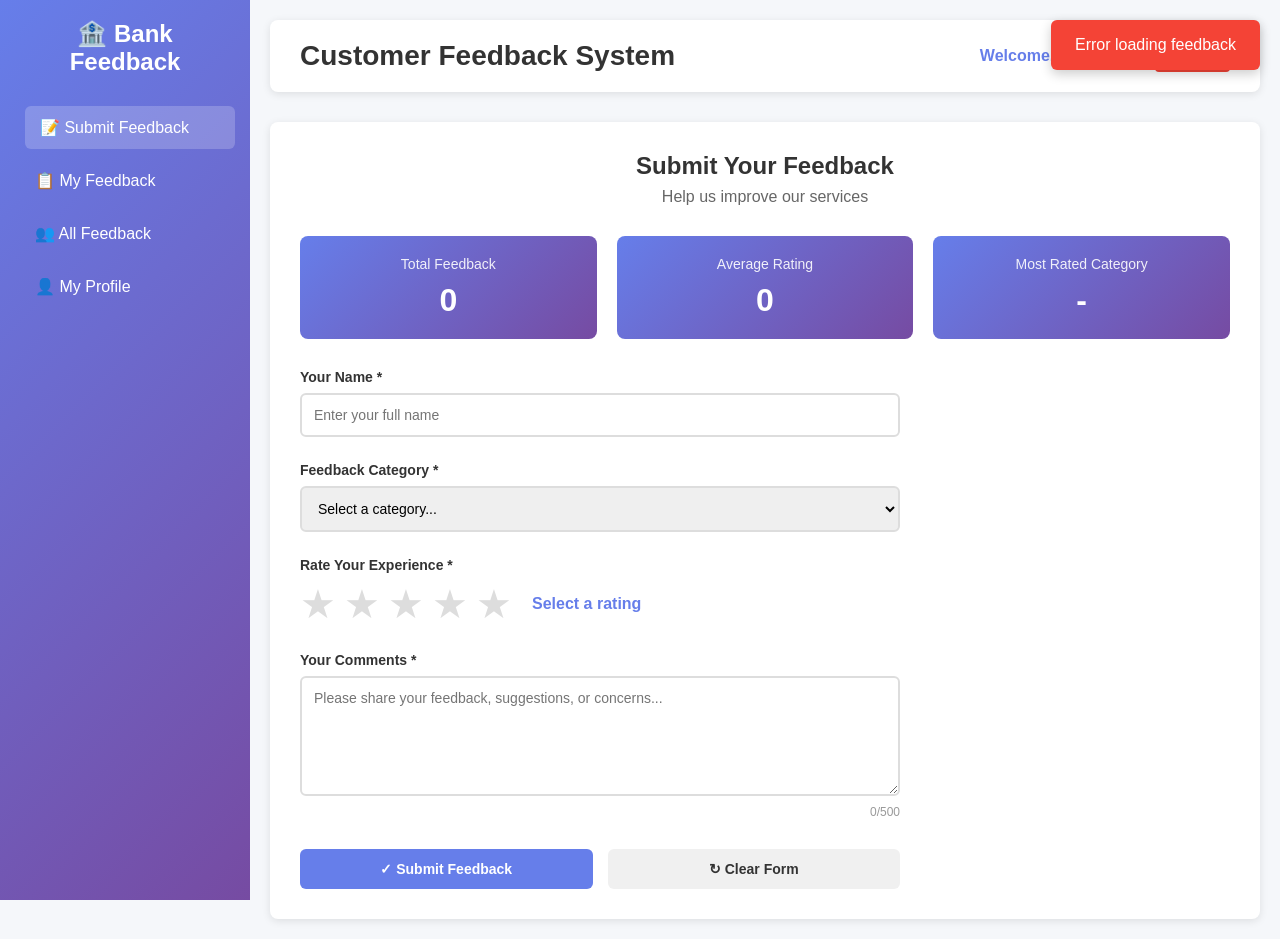
==== src/main/resources/static/index.html @ 9f5b0aeb "Initial commit" ====
<!DOCTYPE html>
<html lang="en">
<head>
    <meta charset="UTF-8">
    <meta name="viewport" content="width=device-width, initial-scale=1.0">
    <title>Bank Customer Feedback</title>
    <link rel="stylesheet" href="css/style.css">
</head>
<body>
    <div class="main-container">
        <!-- Sidebar Navigation -->
        <div class="sidebar">
            <div class="sidebar-header">
                <h2>🏦 Bank Feedback</h2>
            </div>
            <nav class="sidebar-nav">
                <a href="#feedback-form" class="nav-item active" onclick="switchSection('form')">📝 Submit Feedback</a>
                <a href="#my-feedback" class="nav-item" onclick="switchSection('history')">📋 My Feedback</a>
                <a href="#all-feedback" class="nav-item" onclick="switchSection('all')">👥 All Feedback</a>
                <a href="#profile" class="nav-item" onclick="switchSection('profile')">👤 My Profile</a>
            </nav>
        </div>

        <!-- Main Content -->
        <div class="content-wrapper">
            <!-- Header -->
            <div class="header">
                <h1>Customer Feedback System</h1>
                <div class="header-info">
                    <span id="customer-name">Welcome!</span>
                    <button onclick="logout()" class="btn-logout">Logout</button>
                </div>
            </div>

            <!-- Notification Toast -->
            <div id="toast" class="toast"></div>

            <!-- Feedback Form Section -->
            <section id="form-section" class="section active">
                <div class="form-header">
                    <h2>Submit Your Feedback</h2>
                    <p>Help us improve our services</p>
                </div>

                <!-- Statistics Bar -->
                <div class="stats-bar">
                    <div class="stat">
                        <span class="label">Total Feedback</span>
                        <span class="value" id="total-count">0</span>
                    </div>
                    <div class="stat">
                        <span class="label">Average Rating</span>
                        <span class="value" id="avg-rating">0.0</span>
                    </div>
                    <div class="stat">
                        <span class="label">Most Rated Category</span>
                        <span class="value" id="top-category">-</span>
                    </div>
                </div>

                <!-- Feedback Form -->
                <form id="feedback-form" class="feedback-form">
                    <input type="hidden" id="user-id" value="2">

                    <div class="form-group">
                        <label for="name">Your Name *</label>
                        <input type="text" id="name" placeholder="Enter your full name" required>
                        <span class="error-msg" id="name-error"></span>
                    </div>

                    <div class="form-group">
                        <label for="category">Feedback Category *</label>
                        <select id="category" required>
                            <option value="">Select a category...</option>
                            <option value="ATM">🏧 ATM Services</option>
                            <option value="LOAN">💰 Loan Services</option>
                            <option value="ONLINE_BANKING">💻 Online Banking</option>
                            <option value="CUSTOMER_SUPPORT">📞 Customer Support</option>
                        </select>
                        <span class="category-help" id="category-help"></span>
                        <span class="error-msg" id="category-error"></span>
                    </div>

                    <div class="form-group">
                        <label>Rate Your Experience *</label>
                        <div class="rating-container">
                            <div class="stars">
                                <span class="star" data-value="1" title="Poor">★</span>
                                <span class="star" data-value="2" title="Fair">★</span>
                                <span class="star" data-value="3" title="Good">★</span>
                                <span class="star" data-value="4" title="Very Good">★</span>
                                <span class="star" data-value="5" title="Excellent">★</span>
                            </div>
                            <span class="rating-text" id="rating-text">Select a rating</span>
                        </div>
                        <input type="hidden" id="rating" required>
                        <span class="error-msg" id="rating-error"></span>
                    </div>

                    <div class="form-group">
                        <label for="comments">Your Comments *</label>
                        <textarea id="comments" rows="4" placeholder="Please share your feedback, suggestions, or concerns..." required></textarea>
                        <span class="char-count"><span id="char-count">0</span>/500</span>
                        <span class="error-msg" id="comments-error"></span>
                    </div>

                    <div class="form-actions">
                        <button type="submit" class="btn-primary">✓ Submit Feedback</button>
                        <button type="reset" class="btn-secondary">↻ Clear Form</button>
                    </div>
                </form>
            </section>

            <!-- My Feedback History Section -->
            <section id="history-section" class="section">
                <div class="section-header">
                    <h2>My Feedback History</h2>
                    <div class="section-controls">
                        <input type="text" id="my-search" placeholder="Search my feedback..." class="search-input">
                        <select id="my-sort">
                            <option value="latest">Latest First</option>
                            <option value="oldest">Oldest First</option>
                            <option value="highest-rating">Highest Rating</option>
                            <option value="lowest-rating">Lowest Rating</option>
                        </select>
                    </div>
                </div>
                <div id="my-feedback-list" class="feedback-list">
                    <p class="placeholder">You haven't submitted any feedback yet</p>
                </div>
            </section>

            <!-- All Feedback Section -->
            <section id="all-section" class="section">
                <div class="section-header">
                    <h2>Community Feedback</h2>
                    <div class="section-controls">
                        <select id="community-filter">
                            <option value="">All Categories</option>
                            <option value="ATM">🏧 ATM Services</option>
                            <option value="LOAN">💰 Loan Services</option>
                            <option value="ONLINE_BANKING">💻 Online Banking</option>
                            <option value="CUSTOMER_SUPPORT">📞 Customer Support</option>
                        </select>
                        <select id="community-sort">
                            <option value="latest">Latest First</option>
                            <option value="oldest">Oldest First</option>
                            <option value="highest-rating">Highest Rating</option>
                        </select>
                    </div>
                </div>
                <div id="all-feedback-list" class="feedback-list">
                    <p class="placeholder">Loading feedback...</p>
                </div>
            </section>

            <!-- Profile Section -->
            <section id="profile-section" class="section">
                <div class="profile-container">
                    <div class="profile-header">
                        <h2>My Profile</h2>
                    </div>
                    <div id="profile-info" class="profile-info">
                        <!-- Profile content loaded via JS -->
                    </div>
                    <div class="profile-stats">
                        <h3>My Feedback Statistics</h3>
                        <div class="stats-grid">
                            <div class="stat-card">
                                <h4>Feedback Submitted</h4>
                                <p id="profile-total">0</p>
                            </div>
                            <div class="stat-card">
                                <h4>Average Rating Given</h4>
                                <p id="profile-avg">0.0</p>
                            </div>
                            <div class="stat-card">
                                <h4>Most Used Category</h4>
                                <p id="profile-category">-</p>
                            </div>
                            <div class="stat-card">
                                <h4>Responses Received</h4>
                                <p id="profile-responses">0</p>
                            </div>
                        </div>
                    </div>
                </div>
            </section>
        </div>
    </div>

    <!-- Confirmation Modal -->
    <div id="confirmation-modal" class="modal">
        <div class="modal-content">
            <h3>Confirm Feedback Submission</h3>
            <p>Are you sure you want to submit this feedback?</p>
            <div id="confirm-details"></div>
            <div class="modal-buttons">
                <button id="confirm-btn" class="btn-primary">✓ Confirm</button>
                <button onclick="closeConfirmModal()" class="btn-secondary">Cancel</button>
            </div>
        </div>
    </div>

    <script src="js/app.js"></script>
</body>
</html>
---- src/main/resources/static/css/style.css ----
* {
    margin: 0;
    padding: 0;
    box-sizing: border-box;
}

body {
    font-family: 'Segoe UI', Tahoma, Geneva, Verdana, sans-serif;
    background-color: #f5f7fa;
}

.main-container {
    display: flex;
    min-height: 100vh;
}

/* Sidebar */
.sidebar {
    width: 250px;
    background: linear-gradient(135deg, #667eea 0%, #764ba2 100%);
    color: white;
    padding: 20px;
    position: fixed;
    left: 0;
    top: 0;
    height: 100vh;
    overflow-y: auto;
    z-index: 100;
}

.sidebar-header h2 {
    margin-bottom: 30px;
    font-size: 24px;
    text-align: center;
}

.sidebar-nav {
    display: flex;
    flex-direction: column;
    gap: 10px;
}

.nav-item {
    color: white;
    text-decoration: none;
    padding: 12px 15px;
    border-radius: 6px;
    transition: all 0.3s ease;
    cursor: pointer;
}

.nav-item:hover,
.nav-item.active {
    background-color: rgba(255, 255, 255, 0.2);
    transform: translateX(5px);
}

/* Content Wrapper */
.content-wrapper {
    margin-left: 250px;
    flex: 1;
    padding: 20px;
    max-width: calc(100% - 250px);
}

/* Header */
.header {
    display: flex;
    justify-content: space-between;
    align-items: center;
    background: white;
    padding: 20px 30px;
    border-radius: 8px;
    margin-bottom: 30px;
    box-shadow: 0 2px 8px rgba(0,0,0,0.1);
}

.header h1 {
    color: #333;
    font-size: 28px;
}

.header-info {
    display: flex;
    align-items: center;
    gap: 20px;
}

#customer-name {
    font-size: 16px;
    color: #667eea;
    font-weight: 600;
}

.btn-logout {
    background-color: #f44336;
    color: white;
    padding: 8px 16px;
    border: none;
    border-radius: 4px;
    cursor: pointer;
    font-size: 14px;
}

.btn-logout:hover {
    background-color: #da190b;
}

/* Toast Notification */
.toast {
    position: fixed;
    top: 20px;
    right: 20px;
    padding: 16px 24px;
    background-color: #4CAF50;
    color: white;
    border-radius: 6px;
    box-shadow: 0 4px 12px rgba(0,0,0,0.2);
    z-index: 1000;
    display: none;
    animation: slideIn 0.3s ease;
}

.toast.show {
    display: block;
}

.toast.error {
    background-color: #f44336;
}

.toast.warning {
    background-color: #ff9800;
}

@keyframes slideIn {
    from {
        transform: translateX(400px);
        opacity: 0;
    }
    to {
        transform: translateX(0);
        opacity: 1;
    }
}

/* Sections */
.section {
    background: white;
    padding: 30px;
    border-radius: 8px;
    box-shadow: 0 2px 8px rgba(0,0,0,0.1);
    display: none;
    animation: fadeIn 0.3s ease;
}

.section.active {
    display: block;
}

@keyframes fadeIn {
    from { opacity: 0; transform: translateY(10px); }
    to { opacity: 1; transform: translateY(0); }
}

.form-header {
    margin-bottom: 30px;
    text-align: center;
}

.form-header h2 {
    color: #333;
    margin-bottom: 8px;
}

.form-header p {
    color: #666;
    font-size: 16px;
}

/* Statistics Bar */
.stats-bar {
    display: grid;
    grid-template-columns: repeat(auto-fit, minmax(200px, 1fr));
    gap: 20px;
    margin-bottom: 30px;
}

.stat {
    background: linear-gradient(135deg, #667eea 0%, #764ba2 100%);
    color: white;
    padding: 20px;
    border-radius: 8px;
    text-align: center;
}

.stat .label {
    display: block;
    font-size: 14px;
    opacity: 0.9;
    margin-bottom: 10px;
}

.stat .value {
    display: block;
    font-size: 32px;
    font-weight: bold;
}

/* Form Styles */
.feedback-form {
    max-width: 600px;
}

.form-group {
    margin-bottom: 25px;
}

label {
    display: block;
    margin-bottom: 8px;
    font-weight: 600;
    color: #333;
    font-size: 14px;
}

input[type="text"],
input[type="date"],
select,
textarea {
    width: 100%;
    padding: 12px;
    border: 2px solid #ddd;
    border-radius: 6px;
    font-family: inherit;
    font-size: 14px;
    transition: border-color 0.3s;
}

input[type="text"]:focus,
input[type="date"]:focus,
select:focus,
textarea:focus {
    outline: none;
    border-color: #667eea;
    box-shadow: 0 0 0 3px rgba(102, 126, 234, 0.1);
}

textarea {
    resize: vertical;
    min-height: 120px;
}

.char-count {
    display: block;
    font-size: 12px;
    color: #999;
    margin-top: 5px;
    text-align: right;
}

/* Rating */
.rating-container {
    display: flex;
    align-items: center;
    gap: 20px;
}

.stars {
    display: flex;
    gap: 8px;
    cursor: pointer;
}

.star {
    font-size: 40px;
    color: #ddd;
    transition: all 0.2s ease;
    cursor: pointer;
}

.star:hover,
.star.hover {
    color: #ffc107;
    transform: scale(1.2);
}

.star.selected {
    color: #ffc107;
}

.rating-text {
    font-size: 16px;
    color: #667eea;
    font-weight: 600;
}

/* Validation */
.error-msg {
    display: block;
    color: #f44336;
    font-size: 12px;
    margin-top: 5px;
    display: none;
}

.error-msg.show {
    display: block;
}

input.error,
select.error,
textarea.error {
    border-color: #f44336;
}

.category-help {
    display: block;
    font-size: 12px;
    color: #667eea;
    margin-top: 5px;
    font-style: italic;
}

/* Buttons */
.form-actions {
    display: flex;
    gap: 15px;
    margin-top: 30px;
}

.btn-primary,
.btn-secondary {
    padding: 12px 24px;
    border: none;
    border-radius: 6px;
    font-size: 14px;
    font-weight: 600;
    cursor: pointer;
    transition: all 0.3s ease;
    flex: 1;
}

.btn-primary {
    background-color: #667eea;
    color: white;
}

.btn-primary:hover {
    background-color: #5568d3;
    transform: translateY(-2px);
    box-shadow: 0 4px 12px rgba(102, 126, 234, 0.3);
}

.btn-secondary {
    background-color: #f0f0f0;
    color: #333;
}

.btn-secondary:hover {
    background-color: #e0e0e0;
}

/* Section Headers */
.section-header {
    margin-bottom: 30px;
    display: flex;
    justify-content: space-between;
    align-items: center;
    flex-wrap: wrap;
    gap: 20px;
}

.section-header h2 {
    color: #333;
    font-size: 24px;
}

.section-controls {
    display: flex;
    gap: 15px;
    flex-wrap: wrap;
}

.search-input {
    padding: 10px 15px;
    border: 2px solid #ddd;
    border-radius: 6px;
    width: 300px;
    max-width: 100%;
}

.section-controls select {
    padding: 10px 15px;
    border: 2px solid #ddd;
    border-radius: 6px;
}

/* Feedback List */
.feedback-list {
    display: grid;
    gap: 20px;
}

.feedback-card {
    border: 1px solid #ddd;
    border-radius: 8px;
    padding: 20px;
    background: #f9f9f9;
    transition: all 0.3s ease;
}

.feedback-card:hover {
    box-shadow: 0 4px 12px rgba(0,0,0,0.1);
    border-color: #667eea;
}

.feedback-header {
    display: flex;
    justify-content: space-between;
    align-items: start;
    margin-bottom: 12px;
}

.feedback-customer {
    font-weight: 600;
    color: #333;
    font-size: 16px;
}

.feedback-category {
    display: inline-block;
    background-color: #667eea;
    color: white;
    padding: 4px 12px;
    border-radius: 20px;
    font-size: 12px;
    font-weight: 600;
}

.feedback-date {
    font-size: 12px;
    color: #999;
}

.feedback-rating {
    font-size: 18px;
    color: #ffc107;
    margin: 10px 0;
}

.feedback-comments {
    color: #555;
    line-height: 1.6;
    margin: 12px 0;
}

.feedback-status {
    display: inline-block;
    padding: 4px 12px;
    border-radius: 4px;
    font-size: 12px;
    font-weight: 600;
    margin-top: 10px;
}

.status-pending {
    background-color: #fff3cd;
    color: #856404;
}

.status-responded {
    background-color: #d4edda;
    color: #155724;
}

.placeholder {
    text-align: center;
    color: #999;
    padding: 40px 20px;
    font-style: italic;
}

/* Profile Section */
.profile-container {
    max-width: 800px;
}

.profile-header {
    margin-bottom: 30px;
}

.profile-header h2 {
    color: #333;
    font-size: 24px;
}

.profile-info {
    background: #f8f9fa;
    padding: 20px;
    border-radius: 8px;
    margin-bottom: 30px;
}

.profile-info p {
    margin: 12px 0;
    line-height: 1.6;
}

.profile-info label {
    display: inline;
    font-weight: 600;
}

.profile-stats h3 {
    color: #333;
    margin-bottom: 20px;
}

.stats-grid {
    display: grid;
    grid-template-columns: repeat(auto-fit, minmax(200px, 1fr));
    gap: 20px;
}

.stat-card {
    background: linear-gradient(135deg, #667eea 0%, #764ba2 100%);
    color: white;
    padding: 20px;
    border-radius: 8px;
    text-align: center;
}

.stat-card h4 {
    font-size: 14px;
    margin-bottom: 12px;
    opacity: 0.9;
}

.stat-card p {
    font-size: 28px;
    font-weight: bold;
}

/* Modal */
.modal {
    display: none;
    position: fixed;
    z-index: 1000;
    left: 0;
    top: 0;
    width: 100%;
    height: 100%;
    background-color: rgba(0,0,0,0.5);
    animation: fadeIn 0.3s ease;
}

.modal.show {
    display: flex;
    align-items: center;
    justify-content: center;
}

.modal-content {
    background-color: white;
    padding: 30px;
    border-radius: 8px;
    box-shadow: 0 4px 20px rgba(0,0,0,0.3);
    max-width: 500px;
    width: 90%;
}

.modal-content h3 {
    color: #333;
    margin-bottom: 15px;
}

.modal-content p {
    color: #666;
    margin-bottom: 20px;
}

#confirm-details {
    background: #f8f9fa;
    padding: 15px;
    border-radius: 6px;
    margin: 20px 0;
    font-size: 14px;
}

#confirm-details p {
    margin: 8px 0;
}

.modal-buttons {
    display: flex;
    gap: 10px;
    justify-content: flex-end;
}

.modal-buttons button {
    padding: 10px 20px;
    border: none;
    border-radius: 6px;
    cursor: pointer;
    font-size: 14px;
    font-weight: 600;
}

/* Responsive */
@media (max-width: 768px) {
    .sidebar {
        transform: translateX(-100%);
        transition: transform 0.3s ease;
        width: 100%;
        height: 100vh;
        position: fixed;
        z-index: 200;
    }

    .sidebar.open {
        transform: translateX(0);
    }

    .content-wrapper {
        margin-left: 0;
        max-width: 100%;
    }

    .header {
        flex-direction: column;
        gap: 15px;
        text-align: center;
    }

    .section-header {
        flex-direction: column;
        align-items: flex-start;
    }

    .section-controls {
        width: 100%;
    }

    .search-input {
        width: 100%;
    }

    .form-actions {
        flex-direction: column;
    }

    .stats-bar {
        grid-template-columns: 1fr;
    }

    .feedback-header {
        flex-direction: column;
    }
}
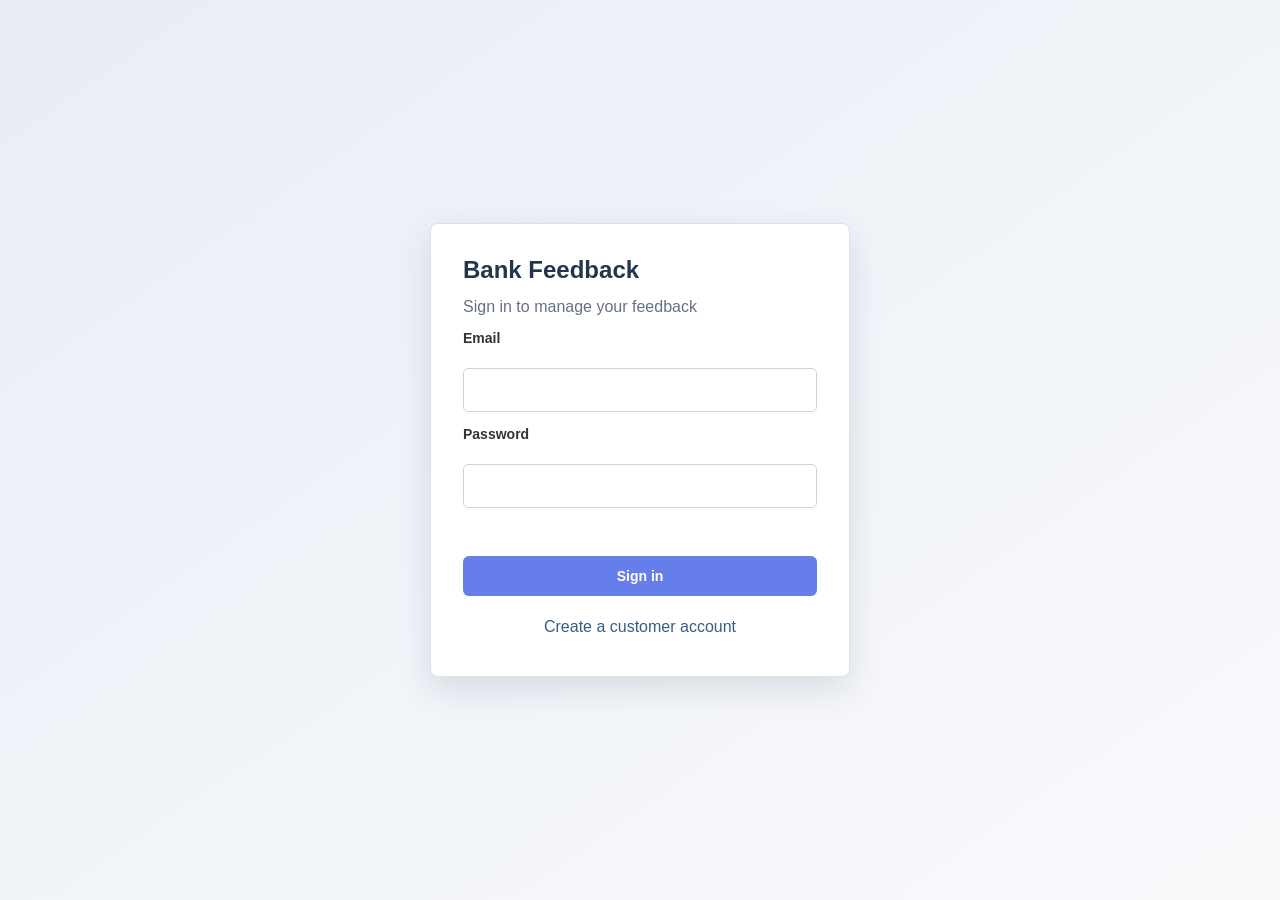
==== commit 76900fe5: "Upgrade bank feedback complaint management" ====
--- a/src/main/resources/static/index.html
+++ b/src/main/resources/static/index.html
@@ -7,7 +7,25 @@
     <link rel="stylesheet" href="css/style.css">
 </head>
 <body>
-    <div class="main-container">
+    <section id="auth-screen" class="auth-screen" hidden>
+        <form id="auth-form" class="auth-card">
+            <h1>Bank Feedback</h1>
+            <p id="auth-description">Sign in to manage your feedback</p>
+            <label for="auth-email">Email</label>
+            <input id="auth-email" name="email" type="email" autocomplete="username" required>
+            <div id="register-fields" hidden>
+                <label for="auth-name">Full name</label>
+                <input id="auth-name" name="name" type="text" autocomplete="name" maxlength="120">
+            </div>
+            <label for="auth-password">Password</label>
+            <input id="auth-password" name="password" type="password" autocomplete="current-password" required>
+            <p id="auth-error" class="auth-error" role="alert"></p>
+            <button id="auth-submit" class="btn-primary" type="submit">Sign in</button>
+            <button id="auth-toggle" class="auth-toggle" type="button">Create a customer account</button>
+        </form>
+    </section>
+
+    <div class="main-container" id="app-shell" hidden>
         <!-- Sidebar Navigation -->
         <div class="sidebar">
             <div class="sidebar-header">
@@ -28,7 +46,7 @@
                 <h1>Customer Feedback System</h1>
                 <div class="header-info">
                     <span id="customer-name">Welcome!</span>
-                    <button onclick="logout()" class="btn-logout">Logout</button>
+                    <button id="logout-button" class="btn-logout" type="button">Logout</button>
                 </div>
             </div>
 
@@ -60,11 +78,9 @@
 
                 <!-- Feedback Form -->
                 <form id="feedback-form" class="feedback-form">
-                    <input type="hidden" id="user-id" value="2">
-
                     <div class="form-group">
                         <label for="name">Your Name *</label>
-                        <input type="text" id="name" placeholder="Enter your full name" required>
+                        <input type="text" id="name" readonly required>
                         <span class="error-msg" id="name-error"></span>
                     </div>
 
@@ -202,6 +218,7 @@
         </div>
     </div>
 
+    <script src="js/api.js"></script>
     <script src="js/app.js"></script>
 </body>
 </html>
--- a/src/main/resources/static/css/style.css
+++ b/src/main/resources/static/css/style.css
@@ -7,6 +7,59 @@
 body {
     font-family: 'Segoe UI', Tahoma, Geneva, Verdana, sans-serif;
     background-color: #f5f7fa;
+}
+
+[hidden] {
+    display: none !important;
+}
+
+.auth-screen {
+    min-height: 100vh;
+    display: grid;
+    place-items: center;
+    padding: 24px;
+    background: linear-gradient(145deg, #e8edf5, #f9fafc);
+}
+
+.auth-card {
+    width: min(100%, 420px);
+    display: grid;
+    gap: 14px;
+    padding: 32px;
+    background: white;
+    border: 1px solid #dce2ea;
+    border-radius: 8px;
+    box-shadow: 0 12px 34px rgba(28, 43, 63, 0.12);
+}
+
+.auth-card h1 {
+    color: #23364d;
+}
+
+.auth-card p {
+    color: #667085;
+}
+
+.auth-card input {
+    width: 100%;
+    padding: 12px;
+    border: 1px solid #ccd4df;
+    border-radius: 5px;
+    font: inherit;
+}
+
+.auth-error {
+    color: #a22929 !important;
+    min-height: 1.2em;
+}
+
+.auth-toggle {
+    border: 0;
+    background: transparent;
+    color: #365d82;
+    cursor: pointer;
+    font: inherit;
+    padding: 8px;
 }
 
 .main-container {
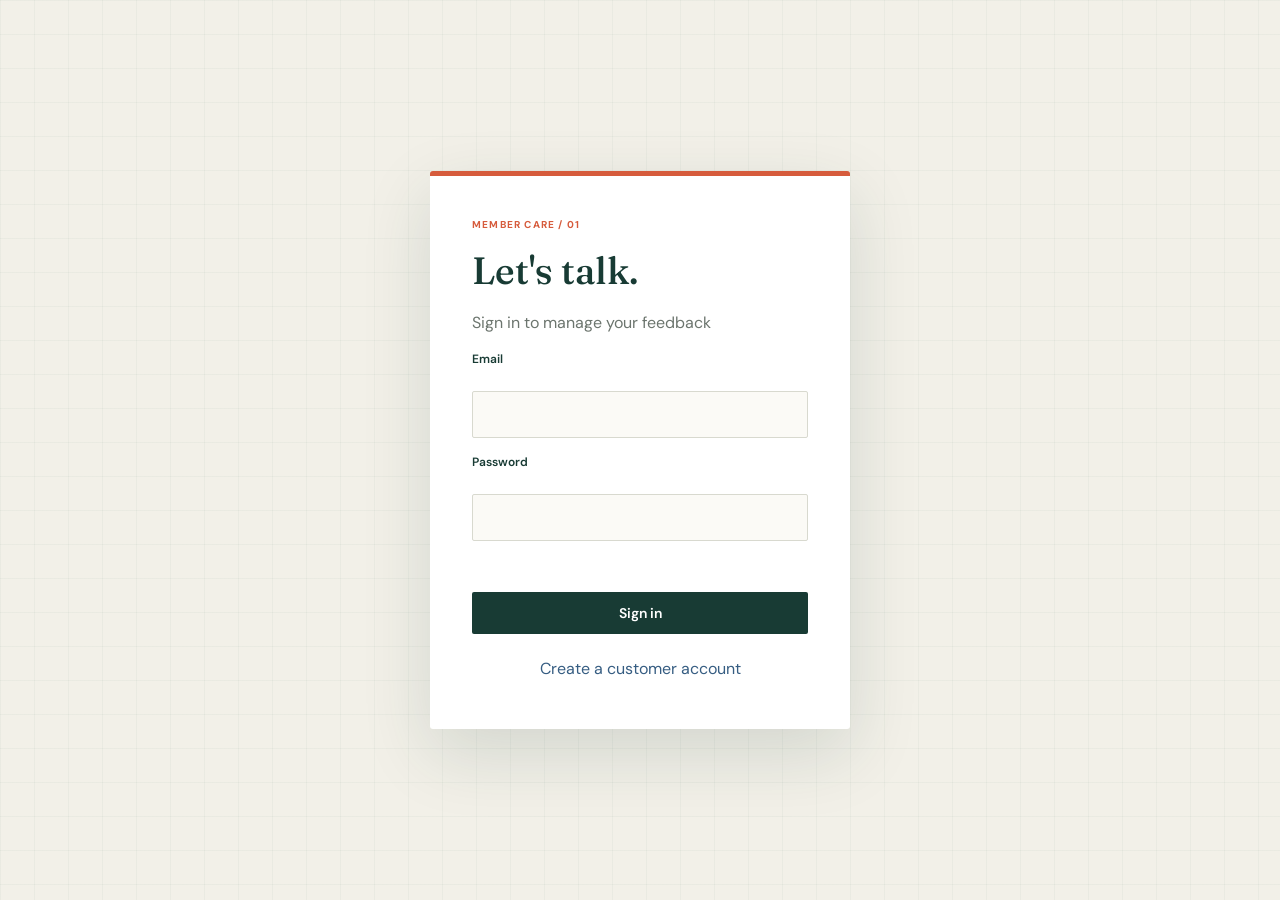
==== commit 9840ec04: "Update bank feedback system" ====
--- a/src/main/resources/static/index.html
+++ b/src/main/resources/static/index.html
@@ -3,13 +3,18 @@
 <head>
     <meta charset="UTF-8">
     <meta name="viewport" content="width=device-width, initial-scale=1.0">
-    <title>Bank Customer Feedback</title>
+    <meta name="theme-color" content="#173c35">
+    <title>Member Care | Bank Feedback</title>
+    <link rel="preconnect" href="https://fonts.googleapis.com">
+    <link rel="preconnect" href="https://fonts.gstatic.com" crossorigin>
+    <link href="https://fonts.googleapis.com/css2?family=DM+Sans:wght@400;500;600;700&family=Fraunces:opsz,wght@9..144,500;9..144,600&display=swap" rel="stylesheet">
     <link rel="stylesheet" href="css/style.css">
 </head>
 <body>
     <section id="auth-screen" class="auth-screen" hidden>
         <form id="auth-form" class="auth-card">
-            <h1>Bank Feedback</h1>
+            <span class="auth-kicker">MEMBER CARE / 01</span>
+            <h1>Let's talk.</h1>
             <p id="auth-description">Sign in to manage your feedback</p>
             <label for="auth-email">Email</label>
             <input id="auth-email" name="email" type="email" autocomplete="username" required>
@@ -27,24 +32,29 @@
 
     <div class="main-container" id="app-shell" hidden>
         <!-- Sidebar Navigation -->
-        <div class="sidebar">
+        <div class="sidebar" id="customer-sidebar">
             <div class="sidebar-header">
-                <h2>🏦 Bank Feedback</h2>
+                <div class="brand-lockup">
+                    <span class="brand-mark" aria-hidden="true">b.</span>
+                    <div><span class="brand-kicker">BANK / MEMBER CARE</span><h2>In good hands.</h2></div>
+                </div>
             </div>
             <nav class="sidebar-nav">
-                <a href="#feedback-form" class="nav-item active" onclick="switchSection('form')">📝 Submit Feedback</a>
-                <a href="#my-feedback" class="nav-item" onclick="switchSection('history')">📋 My Feedback</a>
-                <a href="#all-feedback" class="nav-item" onclick="switchSection('all')">👥 All Feedback</a>
-                <a href="#profile" class="nav-item" onclick="switchSection('profile')">👤 My Profile</a>
+                <a href="#feedback-form" class="nav-item active" onclick="switchSection('form')"><span>01</span> Leave a note</a>
+                <a href="#my-feedback" class="nav-item" onclick="switchSection('history')"><span>02</span> My cases</a>
+                <a href="#all-feedback" class="nav-item" onclick="switchSection('all')"><span>03</span> Community</a>
+                <a href="#profile" class="nav-item" onclick="switchSection('profile')"><span>04</span> My profile</a>
             </nav>
+            <div class="sidebar-foot"><span class="signal-dot"></span> A better bank, together</div>
         </div>
 
         <!-- Main Content -->
         <div class="content-wrapper">
             <!-- Header -->
             <div class="header">
-                <h1>Customer Feedback System</h1>
+                    <div><span class="page-kicker">MEMBER JOURNAL / 2026</span><h1>Your experience, on record.</h1></div>
                 <div class="header-info">
+                    <button id="nav-toggle" class="nav-toggle" type="button" aria-expanded="false" aria-controls="customer-sidebar">Menu</button>
                     <span id="customer-name">Welcome!</span>
                     <button id="logout-button" class="btn-logout" type="button">Logout</button>
                 </div>
@@ -56,8 +66,8 @@
             <!-- Feedback Form Section -->
             <section id="form-section" class="section active">
                 <div class="form-header">
-                    <h2>Submit Your Feedback</h2>
-                    <p>Help us improve our services</p>
+                    <div><span class="section-index">01 / YOUR VOICE</span><h2>What happened?</h2><p>Start with the detail that matters most.</p></div>
+                    <span class="form-stamp" aria-hidden="true">WE<br>LISTEN</span>
                 </div>
 
                 <!-- Statistics Bar -->
--- a/src/main/resources/static/css/style.css
+++ b/src/main/resources/static/css/style.css
@@ -710,4 +710,226 @@
     .feedback-header {
         flex-direction: column;
     }
+}
+
+:root {
+    --ink: #183b34;
+    --ink-soft: #2e5b50;
+    --paper: #f2f0e8;
+    --paper-bright: #fbfaf6;
+    --line: #d8d9cf;
+    --muted: #6c756e;
+    --orange: #d65b3c;
+    --orange-soft: #f4dfd6;
+    --mint: #c8ddd1;
+    --gold: #d8b850;
+    --body-font: 'DM Sans', 'Segoe UI', sans-serif;
+    --display-font: 'Fraunces', Georgia, serif;
+}
+
+body {
+    color: var(--ink);
+    font-family: var(--body-font);
+    background-color: var(--paper);
+    background-image: repeating-linear-gradient(0deg, transparent 0 31px, rgba(24, 59, 52, 0.025) 32px);
+}
+
+[hidden] { display: none !important; }
+
+.auth-screen {
+    background-color: var(--paper);
+    background-image: linear-gradient(90deg, rgba(24, 59, 52, 0.035) 1px, transparent 1px),
+        linear-gradient(rgba(24, 59, 52, 0.035) 1px, transparent 1px);
+    background-size: 34px 34px;
+}
+
+.auth-card {
+    gap: 16px;
+    border: 0;
+    border-top: 5px solid var(--orange);
+    border-radius: 3px;
+    padding: 42px;
+    box-shadow: 0 24px 70px rgba(24, 59, 52, 0.14);
+}
+
+.auth-kicker,
+.page-kicker,
+.brand-kicker,
+.section-index {
+    display: block;
+    color: var(--orange);
+    font-size: 10px;
+    font-weight: 700;
+    letter-spacing: 0.12em;
+    text-transform: uppercase;
+}
+
+.auth-card h1,
+.header h1,
+.form-header h2,
+.section-header h2,
+.profile-header h2 {
+    color: var(--ink);
+    font-family: var(--display-font);
+    font-weight: 500;
+    letter-spacing: 0;
+}
+
+.auth-card h1 { font-size: 38px; }
+.auth-card p { color: var(--muted); line-height: 1.6; }
+.auth-card label { color: var(--ink); }
+.auth-card input { border: 1px solid var(--line); border-radius: 2px; background: var(--paper-bright); }
+.auth-card input:focus { outline: 2px solid var(--ink-soft); outline-offset: 1px; }
+
+.main-container { background: transparent; }
+
+.sidebar {
+    width: 276px;
+    padding: 28px 22px;
+    background: var(--ink);
+    box-shadow: 8px 0 30px rgba(24, 59, 52, 0.08);
+}
+
+.sidebar-header h2 {
+    margin: 4px 0 0;
+    color: var(--paper-bright);
+    font-family: var(--display-font);
+    font-size: 22px;
+    font-weight: 500;
+    text-align: left;
+}
+
+.brand-lockup { display: flex; align-items: center; gap: 12px; }
+.brand-mark {
+    display: grid;
+    width: 44px;
+    aspect-ratio: 1;
+    place-items: center;
+    border-radius: 50%;
+    color: var(--ink);
+    background: var(--gold);
+    font-family: var(--display-font);
+    font-size: 25px;
+}
+.brand-kicker { color: #b7c9bb; font-size: 9px; }
+.sidebar-nav { margin-top: 42px; gap: 6px; }
+.nav-item {
+    display: flex;
+    align-items: center;
+    gap: 13px;
+    padding: 13px 12px;
+    border-radius: 3px;
+    color: #d9e3dc;
+    font-size: 13px;
+    transition: background-color 160ms ease, color 160ms ease;
+}
+.nav-item span { color: #a8beaf; font-size: 10px; font-variant-numeric: tabular-nums; }
+.nav-item:hover,
+.nav-item.active { color: white; background: rgba(255, 255, 255, 0.11); transform: none; }
+.nav-item.active span { color: var(--gold); }
+.sidebar-foot { position: absolute; bottom: 26px; color: #b7c9bb; font-size: 11px; }
+.signal-dot { display: inline-block; width: 7px; height: 7px; margin-right: 8px; border-radius: 50%; background: #92c6a5; }
+
+.content-wrapper { margin-left: 276px; max-width: calc(100% - 276px); padding: 28px clamp(20px, 4vw, 62px); }
+.header {
+    padding: 8px 0 22px;
+    border-bottom: 1px solid var(--line);
+    border-radius: 0;
+    background: transparent;
+    box-shadow: none;
+}
+.header h1 { margin-top: 4px; font-size: clamp(25px, 3vw, 36px); }
+.header-info { gap: 16px; }
+#customer-name { color: var(--ink-soft); font-size: 13px; }
+.btn-logout { border: 1px solid var(--line); border-radius: 2px; color: var(--ink); background: transparent; }
+.btn-logout:hover { color: white; background: var(--ink); }
+
+.section {
+    padding: clamp(20px, 3vw, 36px) 0;
+    border: 0;
+    border-radius: 0;
+    background: transparent;
+    box-shadow: none;
+}
+.form-header {
+    display: flex;
+    align-items: end;
+    justify-content: space-between;
+    min-height: 152px;
+    margin: 0 0 24px;
+    padding: 24px 28px;
+    border-left: 4px solid var(--orange);
+    background: var(--paper-bright);
+    text-align: left;
+}
+.form-header h2 { margin: 9px 0 5px; font-size: 34px; }
+.form-header p { color: var(--muted); }
+.form-stamp { color: var(--orange); font-size: 11px; font-weight: 700; line-height: 1.35; letter-spacing: 0.09em; text-align: right; transform: rotate(-5deg); }
+
+.stats-bar { grid-template-columns: repeat(3, minmax(0, 1fr)); gap: 1px; margin-bottom: 30px; background: var(--line); border: 1px solid var(--line); }
+.stat { min-width: 0; padding: 16px 18px; border-radius: 0; background: var(--paper-bright); color: var(--ink); text-align: left; }
+.stat:nth-child(2) { background: var(--mint); }
+.stat:nth-child(3) { background: var(--orange-soft); }
+.stat .label { margin: 0 0 8px; color: var(--muted); font-size: 10px; font-weight: 700; letter-spacing: 0.08em; text-transform: uppercase; }
+.stat .value { font-family: var(--display-font); font-size: 28px; font-weight: 500; }
+
+.feedback-form { max-width: none; display: grid; grid-template-columns: repeat(2, minmax(0, 1fr)); column-gap: 28px; padding: 26px 28px; border: 1px solid var(--line); background: rgba(251, 250, 246, 0.82); }
+.form-group { margin-bottom: 16px; }
+.form-group:has(#comments), .form-actions { grid-column: 1 / -1; }
+label { color: var(--ink); font-size: 12px; }
+input[type="text"], input[type="date"], select, textarea { border: 1px solid var(--line); border-radius: 2px; background: #fffefa; color: var(--ink); font-family: var(--body-font); }
+input[type="text"]:focus, input[type="date"]:focus, select:focus, textarea:focus { border-color: var(--ink-soft); box-shadow: 0 0 0 2px rgba(46, 91, 80, 0.12); }
+textarea { min-height: 108px; }
+.category-help { color: var(--ink-soft); }
+.rating-container { min-height: 46px; gap: 12px; }
+.stars { gap: 5px; }
+.star { color: #c8c9bf; font-size: 31px; }
+.star:hover, .star.hover, .star.selected { color: var(--orange); }
+.rating-text { color: var(--ink-soft); font-size: 13px; }
+.btn-primary, .btn-secondary, .modal-buttons button { border-radius: 2px; font-family: var(--body-font); }
+.btn-primary { background: var(--ink); }
+.btn-primary:hover { background: var(--orange); box-shadow: none; transform: translateY(-1px); }
+.btn-secondary { border: 1px solid var(--line); background: transparent; }
+.btn-secondary:hover { background: var(--paper); }
+
+.section-header { align-items: end; padding-bottom: 15px; border-bottom: 1px solid var(--line); }
+.section-header h2, .profile-header h2 { font-size: 28px; }
+.section-controls { gap: 8px; }
+.search-input, .section-controls select { border: 1px solid var(--line); border-radius: 2px; background: var(--paper-bright); }
+.feedback-card { border: 0; border-left: 3px solid var(--mint); border-radius: 2px; background: var(--paper-bright); box-shadow: 0 5px 18px rgba(24, 59, 52, 0.045); }
+.feedback-card:hover { border-color: var(--orange); box-shadow: 0 8px 24px rgba(24, 59, 52, 0.09); }
+.feedback-customer { color: var(--ink); }
+.feedback-category { border-radius: 2px; background: var(--ink-soft); }
+.feedback-date { color: var(--muted); }
+.feedback-rating { color: var(--orange); }
+.feedback-comments { color: #354c43; }
+.feedback-status { border-radius: 2px; background: var(--orange-soft); color: #8b422d; }
+.status-responded { background: var(--mint); color: var(--ink); }
+.profile-info { border-left: 3px solid var(--gold); border-radius: 2px; background: var(--paper-bright); }
+.stat-card { border-radius: 2px; background: var(--ink); }
+.stat-card:nth-child(even) { color: var(--ink); background: var(--mint); }
+.modal-content { border-top: 4px solid var(--orange); border-radius: 3px; }
+
+.nav-toggle { display: none; padding: 9px 12px; border: 1px solid var(--line); border-radius: 2px; color: var(--ink); background: var(--paper-bright); font: 600 12px var(--body-font); cursor: pointer; }
+
+@media (max-width: 768px) {
+    .sidebar { width: min(84vw, 320px); background: var(--ink); }
+    .sidebar.open { transform: translateX(0); }
+    .content-wrapper { padding: 18px 16px; }
+    .header { flex-direction: row; align-items: center; gap: 12px; text-align: left; }
+    .header-info { flex-wrap: wrap; justify-content: flex-end; gap: 8px; }
+    .nav-toggle { display: inline-flex; }
+    .form-header { min-height: 132px; padding: 18px; }
+    .form-header h2 { font-size: 28px; }
+    .stats-bar { grid-template-columns: 1fr; }
+    .feedback-form { grid-template-columns: 1fr; padding: 18px; }
+    .form-group:has(#comments), .form-actions { grid-column: auto; }
+    .form-actions { flex-direction: row; }
+    .section-controls { width: 100%; }
+    .section-controls > * { flex: 1 1 140px; }
+    .feedback-header { flex-direction: row; }
+}
+
+@media (prefers-reduced-motion: reduce) {
+    *, *::before, *::after { animation-duration: 0.01ms !important; transition-duration: 0.01ms !important; scroll-behavior: auto !important; }
 }
